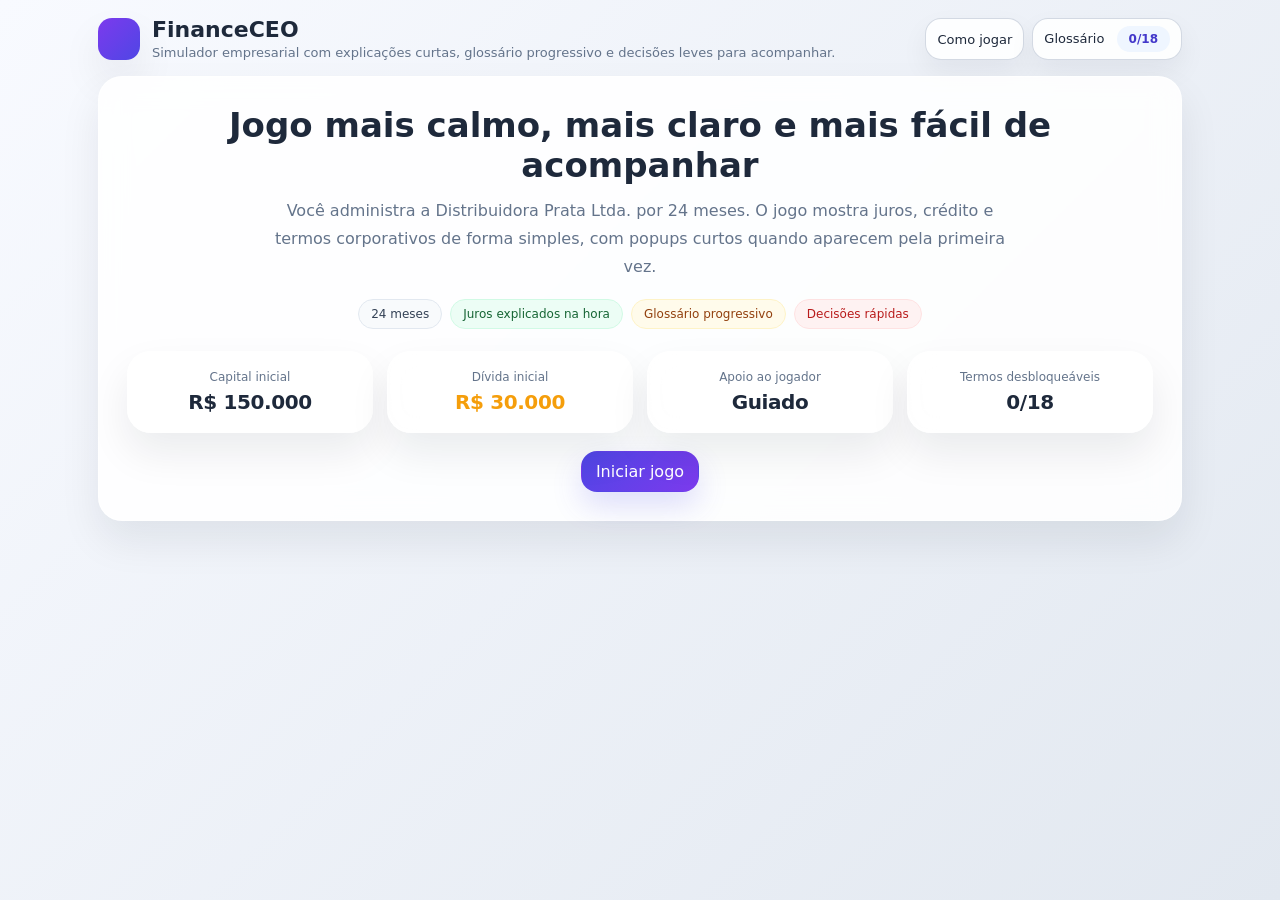
==== old/index.html @ 63707ab6 "first commit" ====
<!doctype html>
<html lang="pt-BR">
<head>
  <meta charset="utf-8" />
  <meta name="viewport" content="width=device-width, initial-scale=1" />
  <title>FinanceCEO — versão guiada</title>
  <link rel="stylesheet" href="styles.css" />
  <script defer src="terms.js"></script>
  <script defer src="data.js"></script>
  <script defer src="game.js"></script>
</head>
<body>
  <div class="app">
    <div class="topbar">
      <div class="brand">
        <div class="brand-badge wobble"></div>
        <div>
          <h1>FinanceCEO</h1>
          <p>Simulador empresarial com explicações curtas, glossário progressivo e decisões leves para acompanhar.</p>
        </div>
      </div>
      <div class="actions">
        <button class="btn small" id="how-btn">Como jogar</button>
        <button class="btn small" id="glossary-btn">Glossário <span id="glossary-count" class="badge blue" style="margin-left:8px">0/0</span></button>
      </div>
    </div>

    <div id="start-screen" class="screen active">
      <div class="card hero">
        <h2>Jogo mais calmo, mais claro e mais fácil de acompanhar</h2>
        <p>
          Você administra a Distribuidora Prata Ltda. por 24 meses.
          O jogo mostra juros, crédito e termos corporativos de forma simples, com popups curtos quando aparecem pela primeira vez.
        </p>
        <div class="pills">
          <span class="pill">24 meses</span>
          <span class="pill green">Juros explicados na hora</span>
          <span class="pill amber">Glossário progressivo</span>
          <span class="pill red">Decisões rápidas</span>
        </div>
        <div class="grid grid-4" style="margin-top:8px">
          <div class="card pad"><div class="label">Capital inicial</div><div class="value">R$ 150.000</div></div>
          <div class="card pad"><div class="label">Dívida inicial</div><div class="value warn">R$ 30.000</div></div>
          <div class="card pad"><div class="label">Apoio ao jogador</div><div class="value">Guiado</div></div>
          <div class="card pad"><div class="label">Termos desbloqueáveis</div><div class="value" id="learning-count">0/0</div></div>
        </div>
        <div style="margin-top:18px"><button class="btn primary" id="start-btn">Iniciar jogo</button></div>
      </div>
    </div>

    <div id="game-screen" class="screen">
      <div class="grid grid-4" style="margin-bottom:14px">
        <div class="card pad wobble"><div class="label">Caixa</div><div class="value" id="cash">R$ 0</div></div>
        <div class="card pad wobble"><div class="label">Dívida</div><div class="value" id="debt">R$ 0</div></div>
        <div class="card pad wobble"><div class="label">Score</div><div class="value" id="score">0</div></div>
        <div class="card pad wobble"><div class="label">Mês</div><div class="value" id="month">1 / 24</div></div>
      </div>

      <div class="card pad" style="margin-bottom:14px">
        <div class="card-title"><h3>Menu rápido</h3></div>
        <div class="grid grid-2" style="gap:10px">
          <button class="btn small icon-btn wobble-delay-1" onclick="openQuickMenu()"><img src="icons/chart.svg" class="icon" alt="Resumo">Resumo</button>
          <button class="btn small icon-btn wobble-delay-2" onclick="openHealthMenu()"><img src="icons/shield.svg" class="icon" alt="Saúde">Saúde</button>
          <button class="btn small icon-btn wobble-delay-3" onclick="openHistoryMenu()"><img src="icons/calendar.svg" class="icon" alt="Histórico">Histórico</button>
          <button class="btn small icon-btn wobble-delay-4" onclick="openGlossary()"><img src="icons/book.svg" class="icon" alt="Glossário">Glossário</button>
        </div>
      </div>

      <div class="card pad" style="margin-bottom:14px">
        <div class="card-title"><h3 id="phase-label">Relatório do mês</h3><span class="badge amber">Dica</span></div>
        <div id="event-area"></div>
        <div id="formula" style="margin-top:12px"></div>
        <div id="choices" style="margin-top:12px"></div>
        <div id="action-row" style="margin-top:14px"></div>
      </div>

      <div class="card pad hidden" id="advanced-data">
        <div class="card-title"><h3>Dados avançados</h3></div>
        <div id="cash-history" class="grid" style="grid-template-columns:repeat(18,1fr);align-items:end;height:90px"></div>
        <div class="mini-note" style="margin:12px 0 10px">Acompanhe o fluxo de caixa e o histórico de decisões.</div>
        <div class="log" id="log"></div>
      </div>
    </div>

    <div id="end-screen" class="screen">
      <div class="card hero">
        <h2 id="end-title">Resultado final</h2>
        <div class="grid grid-4" style="margin-top:14px">
          <div class="card pad"><div class="label">Caixa final</div><div class="value" id="end-cash">-</div></div>
          <div class="card pad"><div class="label">Dívida restante</div><div class="value" id="end-debt">-</div></div>
          <div class="card pad"><div class="label">Pontuação</div><div class="value" id="end-score">-</div></div>
          <div class="card pad"><div class="label">Classificação</div><div id="end-badge"></div></div>
        </div>
        <p id="end-summary" style="margin-top:16px"></p>
        <button class="btn primary" style="margin-top:10px" onclick="startGame()">Jogar novamente</button>
      </div>
    </div>
  </div>

  <div id="overlay" class="overlay hidden">
    <div id="overlay-panel" class="modal">
      <div class="modal-header">
        <div>
          <h3 id="overlay-title"></h3>
          <p id="overlay-subtitle"></p>
        </div>
        <button class="btn small ghost" onclick="closeOverlay()">✕</button>
      </div>
      <div id="overlay-body" class="modal-body"></div>
      <div class="modal-body footer-actions" id="overlay-footer"></div>
    </div>
  </div>
</body>
</html>
---- old/styles.css ----
:root {
  --bg: #eff6ff;
  --panel: rgba(255, 255, 255, 0.88);
  --panel2: #f8fafc;
  --text: #1e293b;
  --muted: #64748b;
  --border: rgba(148, 163, 184, 0.35);
  --blue: #4f46e5;
  --green: #22c55e;
  --red: #ef4444;
  --amber: #f59e0b;
  --violet: #7c3aed;
  --shadow: 0 20px 40px rgba(15, 23, 42, 0.08);
  --radius: 24px;
  --radius2: 18px;
  --font:
    "Plus Jakarta Sans", system-ui, -apple-system, BlinkMacSystemFont,
    "Segoe UI", sans-serif;
  --bg-gradient: linear-gradient(135deg, #f8faff 0%, #e2e8f0 100%);
}
* {
  box-sizing: border-box;
}
html,
body {
  margin: 0;
  padding: 0;
  background: var(--bg-gradient);
  color: var(--text);
  font-family: var(--font);
}
body {
  min-height: 100vh;
}
button,
input {
  font: inherit;
}
button {
  cursor: pointer;
}
.hidden {
  display: none !important;
}
.app {
  max-width: 1120px;
  margin: 0 auto;
  padding: 18px;
}
.topbar {
  display: flex;
  align-items: center;
  justify-content: space-between;
  gap: 12px;
  margin-bottom: 16px;
}
.brand {
  display: flex;
  align-items: center;
  gap: 12px;
}
.brand-badge {
  width: 42px;
  height: 42px;
  border-radius: 14px;
  background: linear-gradient(135deg, var(--violet), var(--blue));
  box-shadow: var(--shadow);
}
.brand h1 {
  margin: 0;
  font-size: 22px;
  line-height: 1.1;
}
.brand p {
  margin: 2px 0 0;
  color: var(--muted);
  font-size: 13px;
}
.actions {
  display: flex;
  flex-wrap: wrap;
  gap: 8px;
  justify-content: flex-end;
}
.btn {
  border: 1px solid rgba(148, 163, 184, 0.4);
  background: var(--panel);
  color: var(--text);
  border-radius: 16px;
  padding: 10px 14px;
  box-shadow: 0 12px 28px rgba(15, 23, 42, 0.06);
  transition:
    transform 0.2s ease,
    background 0.2s ease,
    border-color 0.2s ease,
    filter 0.2s ease;
}
.btn:hover {
  transform: translateY(-1px);
  border-color: rgba(79, 70, 229, 0.35);
  background: #f8fbff;
}
.btn.primary {
  border-color: transparent;
  background: linear-gradient(135deg, var(--blue), var(--violet));
  color: white;
  box-shadow: 0 14px 30px rgba(79, 70, 229, 0.18);
}
.btn.small {
  padding: 7px 11px;
  font-size: 13px;
}
.btn.ghost {
  background: transparent;
}
.btn:active {
  transform: translateY(0);
}
.grid {
  display: grid;
  gap: 14px;
}
.grid-4 {
  grid-template-columns: repeat(4, minmax(0, 1fr));
}
.grid-2 {
  grid-template-columns: repeat(2, minmax(0, 1fr));
}
@media (max-width: 960px) {
  .grid-4,
  .grid-2 {
    grid-template-columns: 1fr 1fr;
  }
}
@media (max-width: 680px) {
  .grid-4,
  .grid-2 {
    grid-template-columns: 1fr;
  }
  .topbar {
    align-items: flex-start;
    flex-direction: column;
  }
  .actions {
    justify-content: flex-start;
  }
}
.card {
  background: var(--panel);
  border: 1px solid rgba(255, 255, 255, 0.65);
  border-radius: var(--radius);
  box-shadow: var(--shadow);
  backdrop-filter: blur(14px);
}
.card.pad {
  padding: 18px;
}
.card-title {
  display: flex;
  align-items: center;
  justify-content: space-between;
  gap: 10px;
  margin-bottom: 14px;
}
.card h2,
.card h3,
.card h4 {
  margin: 0;
}
.label {
  color: var(--muted);
  font-size: 12px;
  margin-bottom: 6px;
}
.value {
  font-size: 20px;
  font-weight: 700;
  letter-spacing: -0.02em;
}
.value.pos {
  color: var(--green);
}
.value.warn {
  color: var(--amber);
}
.value.neg {
  color: var(--red);
}
.hero {
  padding: 28px;
  text-align: center;
}
.hero h2 {
  font-size: 34px;
  margin: 0 0 12px;
}
.hero p {
  margin: 0 auto 18px;
  max-width: 760px;
  color: var(--muted);
  line-height: 1.75;
}
.pills {
  display: flex;
  flex-wrap: wrap;
  gap: 8px;
  justify-content: center;
  margin: 18px 0 22px;
}
.pill {
  display: inline-flex;
  align-items: center;
  gap: 6px;
  padding: 7px 12px;
  border-radius: 999px;
  font-size: 12px;
  background: #f8fafc;
  border: 1px solid #e2e8f0;
  color: #334155;
}
.pill.green {
  background: #ecfdf5;
  border-color: #d1fae5;
  color: #166534;
}
.pill.red {
  background: #fef2f2;
  border-color: #fee2e2;
  color: #b91c1c;
}
.pill.amber {
  background: #fffbeb;
  border-color: #fef3c7;
  color: #92400e;
}
.section-title {
  font-size: 14px;
  text-transform: uppercase;
  letter-spacing: 0.08em;
  color: var(--muted);
  margin: 0 0 8px;
}
.progress {
  display: flex;
  flex-wrap: wrap;
  gap: 5px;
}
.dot {
  width: 12px;
  height: 12px;
  border-radius: 999px;
  background: #e2e8f0;
  border: 1px solid #cbd5e1;
}
.dot.done {
  background: var(--green);
  border-color: #15803d;
}
.dot.current {
  background: var(--violet);
  border-color: #4338ca;
}
.dot.locked {
  background: #f1f5f9;
  border-color: #cbd5e1;
}
.bar {
  width: 100%;
  height: 8px;
  border-radius: 999px;
  background: #e2e8f0;
  overflow: hidden;
}
.fill {
  height: 100%;
  border-radius: inherit;
  transition: width 0.35s ease;
  background: linear-gradient(90deg, var(--green), #86efac);
}
.event {
  border-left: 4px solid var(--blue);
  background: linear-gradient(180deg, #ffffff, #f8fafc);
  padding: 16px 16px 14px;
  border-radius: 0 var(--radius2) var(--radius2) 0;
}
.event.neg {
  border-left-color: var(--red);
}
.event.pos {
  border-left-color: var(--green);
}
.event.mix {
  border-left-color: var(--amber);
}
.event-title {
  font-size: 18px;
  font-weight: 700;
  margin-bottom: 8px;
}
.event-desc {
  color: var(--text);
  line-height: 1.7;
  font-size: 14px;
}
.event-note {
  margin-top: 12px;
  padding: 12px 14px;
  border-radius: 14px;
  background: #eff6ff;
  border: 1px solid #dbeafe;
  color: #1d4ed8;
  font-size: 13px;
}
.terms-row {
  display: flex;
  flex-wrap: wrap;
  gap: 8px;
  margin-top: 10px;
}
.term-chip {
  border: 1px solid #e2e8f0;
  background: #f8fafc;
  color: #334155;
  border-radius: 999px;
  padding: 6px 10px;
  font-size: 12px;
}
.term-chip.new {
  background: #ecfdf5;
  border-color: #d1fae5;
  color: #166534;
}
.choice {
  width: 100%;
  text-align: left;
  border: 1px solid rgba(148, 163, 184, 0.35);
  background: var(--panel);
  border-radius: 18px;
  padding: 14px 16px;
  margin-top: 10px;
  line-height: 1.6;
  box-shadow: 0 10px 25px -10px rgba(15, 23, 42, 0.08);
}
.choice:hover {
  border-color: #cbd5e1;
  background: #f8fbff;
}
.choice strong {
  display: block;
  margin-bottom: 6px;
}
.choice small {
  color: var(--muted);
  display: block;
  margin-top: 4px;
}
.log {
  max-height: 180px;
  overflow: auto;
  display: flex;
  flex-direction: column;
  gap: 10px;
}
.log-item {
  font-size: 13px;
  line-height: 1.6;
  padding: 12px 14px;
  border-radius: 14px;
  background: #f8fafc;
  border: 1px solid #e2e8f0;
}
.log-item.good {
  background: #ecfdf5;
  border-color: #bbf7d0;
}
.log-item.bad {
  background: #fef2f2;
  border-color: #fecaca;
}
.log-item.info {
  background: #eff6ff;
  border-color: #bfdbfe;
}
.badge {
  display: inline-flex;
  align-items: center;
  padding: 6px 12px;
  border-radius: 999px;
  font-size: 12px;
  font-weight: 600;
}
.badge.blue {
  background: #eff6ff;
  color: #4338ca;
}
.badge.green {
  background: #ecfdf5;
  color: #166534;
}
.badge.red {
  background: #fee2e2;
  color: #b91c1c;
}
.badge.amber {
  background: #fffbeb;
  color: #92400e;
}
.screen {
  display: none;
}
.screen.active {
  display: block;
}
.overlay {
  position: fixed;
  inset: 0;
  background: rgba(15, 23, 42, 0.58);
  display: flex;
  align-items: center;
  justify-content: center;
  padding: 18px;
  z-index: 50;
}
.modal {
  width: min(900px, 100%);
  max-height: min(84vh, 900px);
  overflow: auto;
  background: rgba(255, 255, 255, 0.98);
  border-radius: 28px;
  box-shadow: 0 30px 60px rgba(15, 23, 42, 0.18);
  border: 1px solid rgba(226, 232, 240, 0.9);
}
.modal-header {
  display: flex;
  align-items: flex-start;
  justify-content: space-between;
  gap: 12px;
  padding: 20px 20px 0;
}
.modal-body {
  padding: 20px;
}
.modal h3 {
  font-size: 24px;
  margin: 0 0 8px;
}
.modal p {
  margin: 0;
  color: var(--muted);
  line-height: 1.75;
}
.modal-grid {
  display: grid;
  gap: 14px;
  margin-top: 18px;
}
.modal-grid.cols-2 {
  grid-template-columns: repeat(2, minmax(0, 1fr));
}
@media (max-width: 760px) {
  .modal-grid.cols-2 {
    grid-template-columns: 1fr;
  }
}
.term-card {
  border: 1px solid rgba(148, 163, 184, 0.35);
  background: rgba(255, 255, 255, 0.9);
  border-radius: 24px;
  padding: 16px;
}
.term-card.locked {
  opacity: 0.55;
}
.term-card h4 {
  margin: 0 0 6px;
  font-size: 16px;
}
.term-card .tiny {
  font-size: 12px;
  color: var(--muted);
  line-height: 1.5;
}
.term-card .see {
  margin-top: 12px;
  font-size: 12px;
  color: #4338ca;
}
.footer-actions {
  display: flex;
  flex-wrap: wrap;
  gap: 8px;
  justify-content: flex-end;
  margin-top: 16px;
}
.mini-note {
  font-size: 12px;
  color: var(--muted);
  line-height: 1.5;
}
.kpi {
  display: flex;
  align-items: center;
  justify-content: space-between;
  gap: 10px;
  margin-bottom: 8px;
}
.kpi span {
  font-size: 12px;
  color: var(--muted);
}
.kpi strong {
  font-size: 13px;
}
hr.sep {
  border: none;
  border-top: 1px solid #e2e8f0;
  margin: 14px 0;
}
::-webkit-scrollbar {
  width: 6px;
  height: 6px;
}
::-webkit-scrollbar-track {
  background: transparent;
}
::-webkit-scrollbar-thumb {
  background: #cbd5e1;
  border-radius: 10px;
}
.icon-btn {
  display: inline-flex;
  align-items: center;
  gap: 8px;
  padding: 10px 14px;
}
.icon {
  width: 18px;
  height: 18px;
  display: inline-block;
}
.wobble {
  animation: wobble 2s ease-in-out infinite both;
}
.wobble-delay-1 {
  animation-delay: 0s;
}
.wobble-delay-2 {
  animation-delay: 0.2s;
}
.wobble-delay-3 {
  animation-delay: 0.4s;
}
.wobble-delay-4 {
  animation-delay: 0.6s;
}
.animate-in {
  animation: fadeIn 0.4s ease-out forwards;
}
@keyframes fadeIn {
  from {
    opacity: 0;
    transform: translateY(10px);
  }
  to {
    opacity: 1;
    transform: translateY(0);
  }
}
@keyframes wobble {
  0%,
  100% {
    transform: rotate(0deg);
  }
  15% {
    transform: rotate(3deg);
  }
  30% {
    transform: rotate(-3deg);
  }
  45% {
    transform: rotate(2deg);
  }
  60% {
    transform: rotate(-2deg);
  }
  75% {
    transform: rotate(1deg);
  }
}
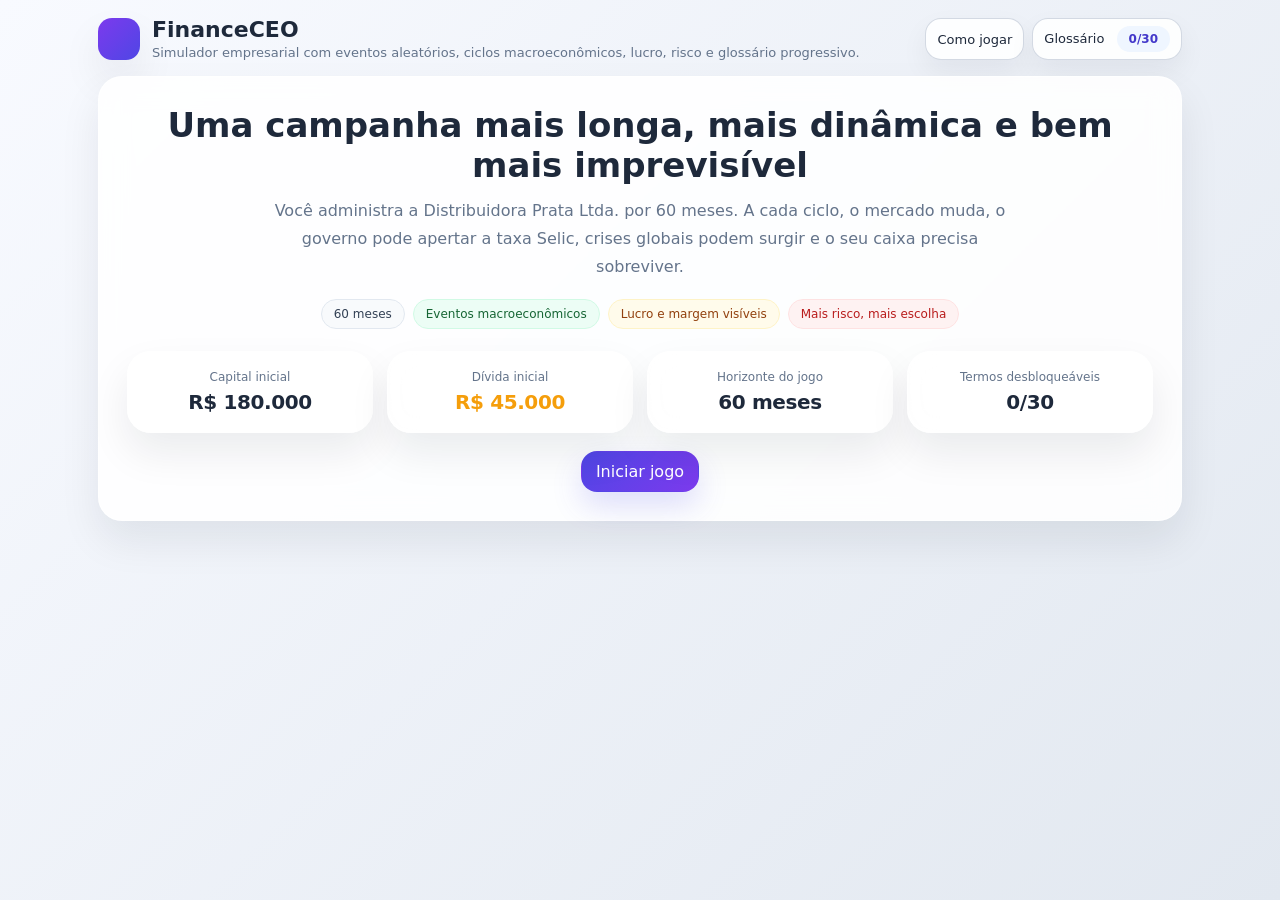
==== commit 8c1e33ab: "atualizei páginas e adicionei assets" ====
--- a/old/index.html
+++ b/old/index.html
@@ -1,9 +1,10 @@
+
 <!doctype html>
 <html lang="pt-BR">
 <head>
   <meta charset="utf-8" />
   <meta name="viewport" content="width=device-width, initial-scale=1" />
-  <title>FinanceCEO — versão guiada</title>
+  <title>FinanceCEO — expansão completa</title>
   <link rel="stylesheet" href="styles.css" />
   <script defer src="terms.js"></script>
   <script defer src="data.js"></script>
@@ -16,7 +17,7 @@
         <div class="brand-badge wobble"></div>
         <div>
           <h1>FinanceCEO</h1>
-          <p>Simulador empresarial com explicações curtas, glossário progressivo e decisões leves para acompanhar.</p>
+          <p>Simulador empresarial com eventos aleatórios, ciclos macroeconômicos, lucro, risco e glossário progressivo.</p>
         </div>
       </div>
       <div class="actions">
@@ -27,21 +28,21 @@
 
     <div id="start-screen" class="screen active">
       <div class="card hero">
-        <h2>Jogo mais calmo, mais claro e mais fácil de acompanhar</h2>
+        <h2>Uma campanha mais longa, mais dinâmica e bem mais imprevisível</h2>
         <p>
-          Você administra a Distribuidora Prata Ltda. por 24 meses.
-          O jogo mostra juros, crédito e termos corporativos de forma simples, com popups curtos quando aparecem pela primeira vez.
+          Você administra a Distribuidora Prata Ltda. por 60 meses.
+          A cada ciclo, o mercado muda, o governo pode apertar a taxa Selic, crises globais podem surgir e o seu caixa precisa sobreviver.
         </p>
         <div class="pills">
-          <span class="pill">24 meses</span>
-          <span class="pill green">Juros explicados na hora</span>
-          <span class="pill amber">Glossário progressivo</span>
-          <span class="pill red">Decisões rápidas</span>
+          <span class="pill">60 meses</span>
+          <span class="pill green">Eventos macroeconômicos</span>
+          <span class="pill amber">Lucro e margem visíveis</span>
+          <span class="pill red">Mais risco, mais escolha</span>
         </div>
         <div class="grid grid-4" style="margin-top:8px">
-          <div class="card pad"><div class="label">Capital inicial</div><div class="value">R$ 150.000</div></div>
-          <div class="card pad"><div class="label">Dívida inicial</div><div class="value warn">R$ 30.000</div></div>
-          <div class="card pad"><div class="label">Apoio ao jogador</div><div class="value">Guiado</div></div>
+          <div class="card pad"><div class="label">Capital inicial</div><div class="value">R$ 180.000</div></div>
+          <div class="card pad"><div class="label">Dívida inicial</div><div class="value warn">R$ 45.000</div></div>
+          <div class="card pad"><div class="label">Horizonte do jogo</div><div class="value">60 meses</div></div>
           <div class="card pad"><div class="label">Termos desbloqueáveis</div><div class="value" id="learning-count">0/0</div></div>
         </div>
         <div style="margin-top:18px"><button class="btn primary" id="start-btn">Iniciar jogo</button></div>
@@ -53,16 +54,52 @@
         <div class="card pad wobble"><div class="label">Caixa</div><div class="value" id="cash">R$ 0</div></div>
         <div class="card pad wobble"><div class="label">Dívida</div><div class="value" id="debt">R$ 0</div></div>
         <div class="card pad wobble"><div class="label">Score</div><div class="value" id="score">0</div></div>
-        <div class="card pad wobble"><div class="label">Mês</div><div class="value" id="month">1 / 24</div></div>
+        <div class="card pad wobble"><div class="label">Mês</div><div class="value" id="month">1 / 60</div></div>
+      </div>
+
+      <div class="grid grid-4" style="margin-bottom:14px">
+        <div class="card pad stat-card"><div class="label">Receita base</div><div class="value" id="base-revenue">R$ 0</div></div>
+        <div class="card pad stat-card"><div class="label">Lucro acumulado</div><div class="value" id="profit-total">R$ 0</div></div>
+        <div class="card pad stat-card"><div class="label">Lucro médio / mês</div><div class="value" id="profit-avg">R$ 0</div></div>
+        <div class="card pad stat-card"><div class="label">Margem média</div><div class="value" id="profit-margin">0%</div></div>
+      </div>
+
+      <div class="grid grid-2" style="margin-bottom:14px">
+        <div class="card pad">
+          <div class="card-title"><h3>Panorama macroeconômico</h3><span class="badge blue">Mercado</span></div>
+          <div class="metric-grid">
+            <div class="metric"><span>Selic</span><strong id="selic">0%</strong></div>
+            <div class="metric"><span>Inflação</span><strong id="inflation">0%</strong></div>
+            <div class="metric"><span>Câmbio</span><strong id="fx">R$ 0,00</strong></div>
+            <div class="metric"><span>Demanda</span><strong id="demand">0</strong></div>
+            <div class="metric"><span>Risco sistêmico</span><strong id="risk">0</strong></div>
+            <div class="metric"><span>Pressão tributária</span><strong id="tax">0</strong></div>
+          </div>
+          <div class="bar" style="margin-top:14px"><div class="fill" id="macro-bar" style="width:0%"></div></div>
+          <div class="mini-note" id="macro-note" style="margin-top:10px">O mercado estável ajuda, mas não elimina risco.</div>
+        </div>
+        <div class="card pad">
+          <div class="card-title"><h3>Estatísticas de lucro</h3><span class="badge amber">Desempenho</span></div>
+          <div class="metric-grid compact">
+            <div class="metric"><span>Melhor mês</span><strong id="profit-best">R$ 0</strong></div>
+            <div class="metric"><span>Pior mês</span><strong id="profit-worst">R$ 0</strong></div>
+            <div class="metric"><span>Lucro líquido</span><strong id="profit-net">R$ 0</strong></div>
+            <div class="metric"><span>Margem líquida</span><strong id="profit-net-margin">0%</strong></div>
+          </div>
+          <div id="profit-chart" class="mini-chart"></div>
+          <div class="mini-note" style="margin-top:10px">A barra cresce quando o mês fecha com resultado positivo e afunda quando o caixa sofre pressão.</div>
+        </div>
       </div>
 
       <div class="card pad" style="margin-bottom:14px">
         <div class="card-title"><h3>Menu rápido</h3></div>
-        <div class="grid grid-2" style="gap:10px">
-          <button class="btn small icon-btn wobble-delay-1" onclick="openQuickMenu()"><img src="icons/chart.svg" class="icon" alt="Resumo">Resumo</button>
-          <button class="btn small icon-btn wobble-delay-2" onclick="openHealthMenu()"><img src="icons/shield.svg" class="icon" alt="Saúde">Saúde</button>
-          <button class="btn small icon-btn wobble-delay-3" onclick="openHistoryMenu()"><img src="icons/calendar.svg" class="icon" alt="Histórico">Histórico</button>
-          <button class="btn small icon-btn wobble-delay-4" onclick="openGlossary()"><img src="icons/book.svg" class="icon" alt="Glossário">Glossário</button>
+        <div class="grid grid-3" style="gap:10px">
+          <button class="btn small icon-btn wobble-delay-1" onclick="openQuickMenu()"><img src="./icons/chart.svg" class="icon" alt="Resumo">Resumo</button>
+          <button class="btn small icon-btn wobble-delay-2" onclick="openMacroMenu()"><img src="./icons/shield.svg" class="icon" alt="Macro">Macro</button>
+          <button class="btn small icon-btn wobble-delay-3" onclick="openProfitMenu()"><img src="./icons/calendar.svg" class="icon" alt="Lucros">Lucros</button>
+          <button class="btn small icon-btn wobble-delay-1" onclick="openHealthMenu()"><img src="./icons/shield.svg" class="icon" alt="Saúde">Saúde</button>
+          <button class="btn small icon-btn wobble-delay-2" onclick="openHistoryMenu()"><img src="./icons/calendar.svg" class="icon" alt="Histórico">Histórico</button>
+          <button class="btn small icon-btn wobble-delay-4" onclick="openGlossary()"><img src="./icons/book.svg" class="icon" alt="Glossário">Glossário</button>
         </div>
       </div>
 
@@ -75,9 +112,24 @@
       </div>
 
       <div class="card pad hidden" id="advanced-data">
-        <div class="card-title"><h3>Dados avançados</h3></div>
-        <div id="cash-history" class="grid" style="grid-template-columns:repeat(18,1fr);align-items:end;height:90px"></div>
-        <div class="mini-note" style="margin:12px 0 10px">Acompanhe o fluxo de caixa e o histórico de decisões.</div>
+        <div class="card-title"><h3>Painel avançado</h3><span id="arc-badge" class="badge blue"></span></div>
+        <div class="section-title" style="margin-top:4px">Progresso — 60 meses</div>
+        <div id="progress" class="progress" style="margin-bottom:14px"></div>
+        <div class="grid grid-2">
+          <div>
+            <div class="kpi"><span>Reputação com fornecedor</span><strong id="supplier-val">—</strong></div>
+            <div class="bar" style="margin-bottom:10px"><div class="fill" id="supplier-bar" style="width:0%"></div></div>
+            <div class="kpi"><span>Confiança dos clientes</span><strong id="client-val">—</strong></div>
+            <div class="bar" style="margin-bottom:10px"><div class="fill" id="client-bar" style="width:0%"></div></div>
+          </div>
+          <div>
+            <div class="kpi"><span>Score de crédito</span><strong id="credit-val">—</strong></div>
+            <div class="bar" style="margin-bottom:10px"><div class="fill" id="credit-bar" style="width:0%"></div></div>
+            <div class="kpi"><span>Caixa histórico</span><strong id="cash-history-label">—</strong></div>
+            <div id="cash-history" class="mini-chart"></div>
+          </div>
+        </div>
+        <div class="mini-note" style="margin:12px 0 10px">Acompanhe o fluxo de caixa, a variação do mercado e a trilha das decisões.</div>
         <div class="log" id="log"></div>
       </div>
     </div>
@@ -111,4 +163,4 @@
     </div>
   </div>
 </body>
-</html>+</html>
--- a/old/styles.css
+++ b/old/styles.css
@@ -113,6 +113,12 @@
 .btn.ghost {
   background: transparent;
 }
+.btn.danger {
+  border-color: transparent;
+  background: linear-gradient(135deg, var(--red), #b91c1c);
+  color: white;
+  box-shadow: 0 14px 30px rgba(239, 68, 68, 0.18);
+}
 .btn:active {
   transform: translateY(0);
 }
@@ -587,3 +593,79 @@
     transform: rotate(1deg);
   }
 }
+
+
+.modal.large {
+  width: min(1100px, 100%);
+}
+.grid-3 {
+  grid-template-columns: repeat(3, minmax(0, 1fr));
+}
+@media (max-width: 960px) {
+  .grid-3 {
+    grid-template-columns: 1fr 1fr;
+  }
+}
+@media (max-width: 680px) {
+  .grid-3 {
+    grid-template-columns: 1fr;
+  }
+}
+.stat-card .value {
+  font-size: 18px;
+}
+.metric-grid {
+  display: grid;
+  grid-template-columns: repeat(3, minmax(0, 1fr));
+  gap: 10px;
+}
+.metric-grid.compact {
+  grid-template-columns: repeat(2, minmax(0, 1fr));
+}
+@media (max-width: 960px) {
+  .metric-grid,
+  .metric-grid.compact {
+    grid-template-columns: repeat(2, minmax(0, 1fr));
+  }
+}
+@media (max-width: 680px) {
+  .metric-grid,
+  .metric-grid.compact {
+    grid-template-columns: 1fr;
+  }
+}
+.metric {
+  padding: 12px 14px;
+  border-radius: 18px;
+  background: linear-gradient(180deg, #fff, #f8fafc);
+  border: 1px solid rgba(226, 232, 240, 0.9);
+}
+.metric span {
+  display: block;
+  font-size: 12px;
+  color: var(--muted);
+  margin-bottom: 5px;
+}
+.metric strong {
+  font-size: 16px;
+  letter-spacing: -0.02em;
+}
+.mini-chart {
+  display: flex;
+  align-items: end;
+  gap: 5px;
+  min-height: 94px;
+  margin-top: 10px;
+}
+.mini-chart .bar-item {
+  flex: 1;
+  min-width: 0;
+  border-radius: 10px 10px 0 0;
+  background: linear-gradient(180deg, #4f46e5, #93c5fd);
+}
+.mini-chart .bar-item.negative {
+  background: linear-gradient(180deg, #ef4444, #fca5a5);
+}
+.mini-chart.small {
+  min-height: 72px;
+}
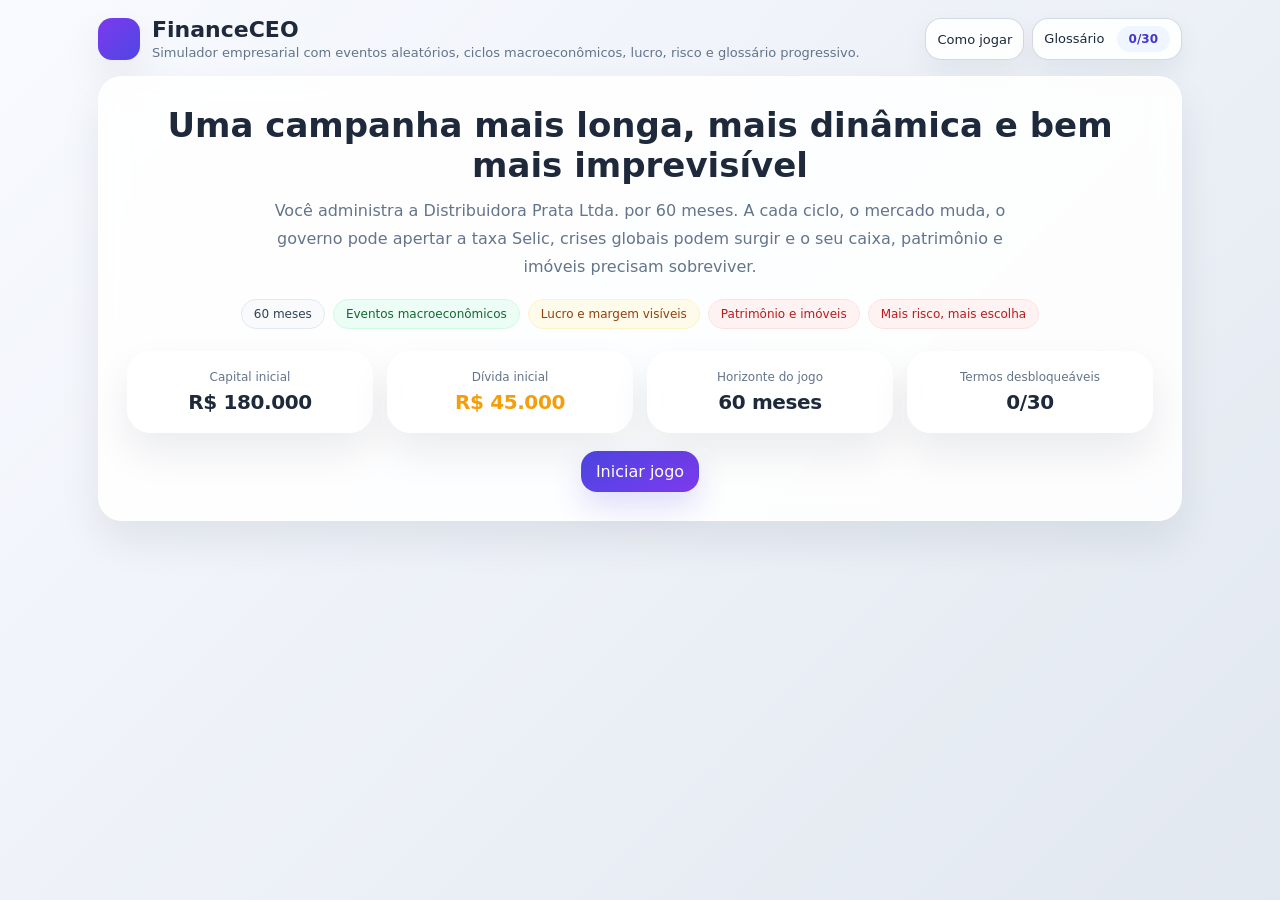
==== commit 1d706e13: "adicionado sistema de funcionarios" ====
--- a/old/index.html
+++ b/old/index.html
@@ -31,12 +31,13 @@
         <h2>Uma campanha mais longa, mais dinâmica e bem mais imprevisível</h2>
         <p>
           Você administra a Distribuidora Prata Ltda. por 60 meses.
-          A cada ciclo, o mercado muda, o governo pode apertar a taxa Selic, crises globais podem surgir e o seu caixa precisa sobreviver.
+          A cada ciclo, o mercado muda, o governo pode apertar a taxa Selic, crises globais podem surgir e o seu caixa, patrimônio e imóveis precisam sobreviver.
         </p>
         <div class="pills">
           <span class="pill">60 meses</span>
           <span class="pill green">Eventos macroeconômicos</span>
           <span class="pill amber">Lucro e margem visíveis</span>
+          <span class="pill red">Patrimônio e imóveis</span>
           <span class="pill red">Mais risco, mais escolha</span>
         </div>
         <div class="grid grid-4" style="margin-top:8px">
@@ -55,6 +56,12 @@
         <div class="card pad wobble"><div class="label">Dívida</div><div class="value" id="debt">R$ 0</div></div>
         <div class="card pad wobble"><div class="label">Score</div><div class="value" id="score">0</div></div>
         <div class="card pad wobble"><div class="label">Mês</div><div class="value" id="month">1 / 60</div></div>
+      </div>
+
+      <div class="grid grid-3" style="margin-bottom:14px">
+        <div class="card pad stat-card"><div class="label">Patrimônio</div><div class="value" id="patrimony">R$ 0</div></div>
+        <div class="card pad stat-card"><div class="label">Custos mensais</div><div class="value" id="monthly-costs">R$ 0</div></div>
+        <div class="card pad stat-card"><div class="label">Imóveis</div><div class="value" id="office-count">0 imóveis</div></div>
       </div>
 
       <div class="grid grid-4" style="margin-bottom:14px">
@@ -94,12 +101,13 @@
       <div class="card pad" style="margin-bottom:14px">
         <div class="card-title"><h3>Menu rápido</h3></div>
         <div class="grid grid-3" style="gap:10px">
-          <button class="btn small icon-btn wobble-delay-1" onclick="openQuickMenu()"><img src="./icons/chart.svg" class="icon" alt="Resumo">Resumo</button>
-          <button class="btn small icon-btn wobble-delay-2" onclick="openMacroMenu()"><img src="./icons/shield.svg" class="icon" alt="Macro">Macro</button>
-          <button class="btn small icon-btn wobble-delay-3" onclick="openProfitMenu()"><img src="./icons/calendar.svg" class="icon" alt="Lucros">Lucros</button>
-          <button class="btn small icon-btn wobble-delay-1" onclick="openHealthMenu()"><img src="./icons/shield.svg" class="icon" alt="Saúde">Saúde</button>
-          <button class="btn small icon-btn wobble-delay-2" onclick="openHistoryMenu()"><img src="./icons/calendar.svg" class="icon" alt="Histórico">Histórico</button>
-          <button class="btn small icon-btn wobble-delay-4" onclick="openGlossary()"><img src="./icons/book.svg" class="icon" alt="Glossário">Glossário</button>
+          <button class="btn small icon-btn wobble-delay-1" onclick="openQuickMenu()"><img src="chart.svg" class="icon" alt="Resumo">Resumo</button>
+          <button class="btn small icon-btn wobble-delay-2" onclick="openMacroMenu()"><img src="shield.svg" class="icon" alt="Macro">Macro</button>
+          <button class="btn small icon-btn wobble-delay-3" onclick="openProfitMenu()"><img src="calendar.svg" class="icon" alt="Lucros">Lucros</button>
+          <button class="btn small icon-btn wobble-delay-1" onclick="openHealthMenu()"><img src="shield.svg" class="icon" alt="Saúde">Saúde</button>
+          <button class="btn small icon-btn wobble-delay-2" onclick="openHistoryMenu()"><img src="calendar.svg" class="icon" alt="Histórico">Histórico</button>
+          <button class="btn small icon-btn wobble-delay-3" onclick="openOfficeMenu()"><img src="wallet.svg" class="icon" alt="Escritórios">Escritórios</button>
+          <button class="btn small icon-btn wobble-delay-4" onclick="openGlossary()"><img src="book.svg" class="icon" alt="Glossário">Glossário</button>
         </div>
       </div>
 
@@ -130,6 +138,17 @@
           </div>
         </div>
         <div class="mini-note" style="margin:12px 0 10px">Acompanhe o fluxo de caixa, a variação do mercado e a trilha das decisões.</div>
+        <div class="grid grid-2" style="margin-bottom:12px">
+          <div class="card pad">
+            <div class="card-title"><h3>Escritório atual</h3><span class="badge blue">Patrimônio</span></div>
+            <div class="tiny" id="office-current">Sem escritório</div>
+            <div class="tiny" style="margin-top:8px">Passivo de financiamento: <strong id="finance-liability">R$ 0</strong></div>
+          </div>
+          <div class="card pad">
+            <div class="card-title"><h3>Custos fixos</h3><span class="badge amber">Mensal</span></div>
+            <div id="cost-breakdown"></div>
+          </div>
+        </div>
         <div class="log" id="log"></div>
       </div>
     </div>
